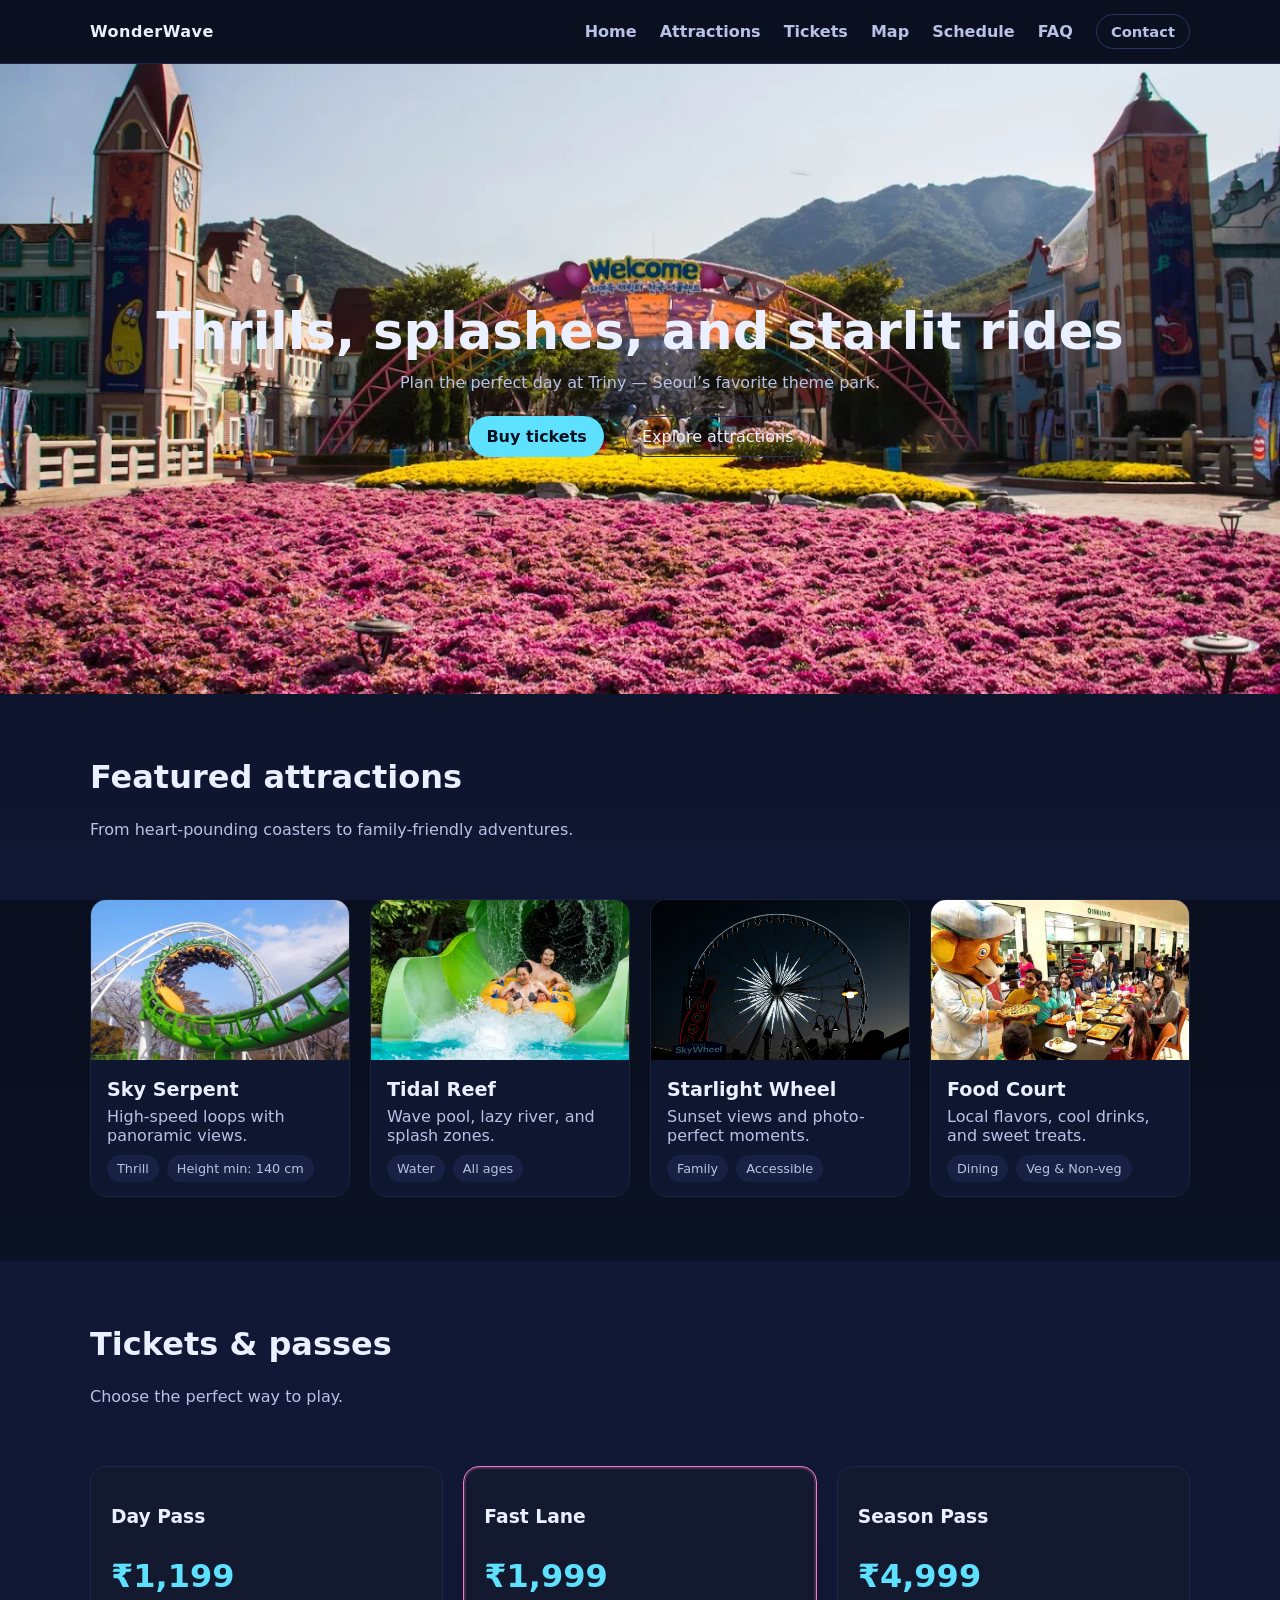
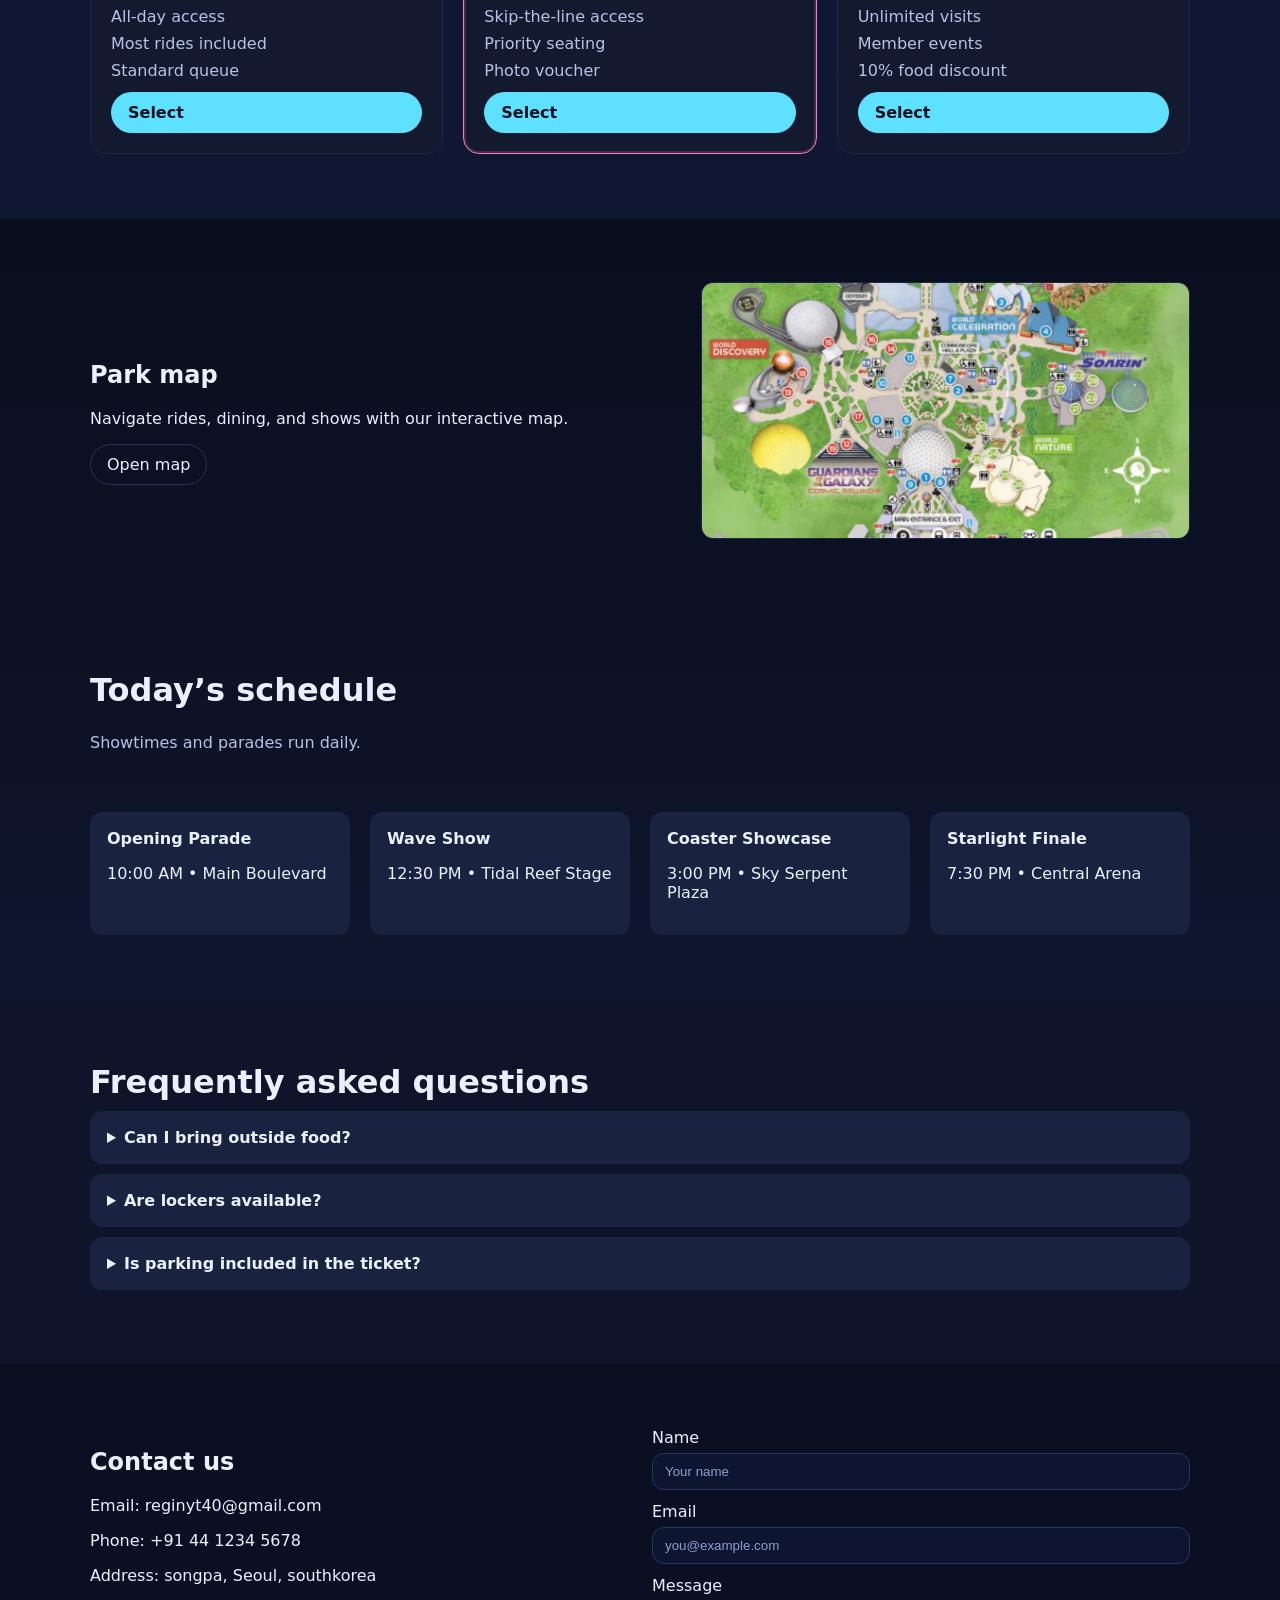
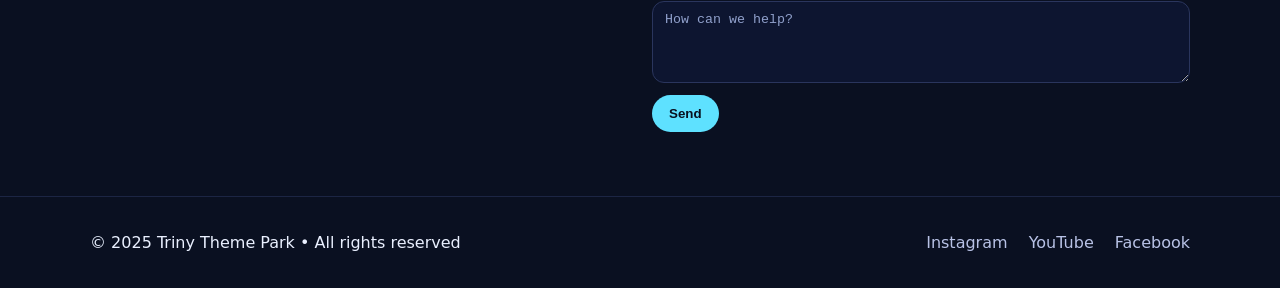
==== index.html @ 04c50217 "Add files via upload" ====
<!DOCTYPE html>
<html lang="en">
<head>
  <meta charset="UTF-8" />
  <meta name="viewport" content="width=device-width, initial-scale=1" />
  <title>Triny Theme Park</title>
  <link rel="stylesheet" href="index.css" />
</head>
<body>
  <!-- Top bar -->
  <header class="site-header">
    <div class="container header-wrap">
      <a href="#" class="logo">WonderWave</a>
      <nav class="nav">
        <a href="#home">Home</a>
        <a href="#attractions">Attractions</a>
        <a href="#tickets">Tickets</a>
        <a href="#map">Map</a>
        <a href="#schedule">Schedule</a>
        <a href="#faq">FAQ</a>
        <a href="#contact" class="btn btn-sm">Contact</a>
      </nav>
    </div>
  </header>

  <!-- Hero -->
  <section id="home" class="hero">
    <div class="hero-overlay"></div>
    <div class="container hero-content">
      <h1>Thrills, splashes, and starlit rides</h1>
      <p>Plan the perfect day at Triny — Seoul’s favorite theme park.</p>
      <div class="hero-actions">
        <a href="#tickets" class="btn btn-primary">Buy tickets</a>
        <a href="#attractions" class="btn btn-outline">Explore attractions</a>
      </div>
    </div>
  </section>

  <!-- Attractions -->
  <section id="attractions" class="section">
    <div class="container">
      <div class="section-head">
        <h2>Featured attractions</h2>
        <p>From heart-pounding coasters to family-friendly adventures.</p>
      </div>

      <div class="grid cards">
        <!-- Card 1 -->
        <article class="card">
          <img src="skyserpent.webp" alt="Sky Serpent coaster" />
          <div class="card-body">
            <h3>Sky Serpent</h3>
            <p>High-speed loops with panoramic views.</p>
            <div class="meta">
              <span class="badge">Thrill</span>
              <span class="badge">Height min: 140 cm</span>
            </div>
          </div>
        </article>

        <!-- Card 2 -->
        <article class="card">
          <img src="Tidalreef.avif" alt="Tidal Reef water zone" />
          <div class="card-body">
            <h3>Tidal Reef</h3>
            <p>Wave pool, lazy river, and splash zones.</p>
            <div class="meta">
              <span class="badge">Water</span>
              <span class="badge">All ages</span>
            </div>
          </div>
        </article>

        <!-- Card 3 -->
        <article class="card">
          <img src="skywheel.jpeg" alt="Starlight Wheel ferris ride" />
          <div class="card-body">
            <h3>Starlight Wheel</h3>
            <p>Sunset views and photo-perfect moments.</p>
            <div class="meta">
              <span class="badge">Family</span>
              <span class="badge">Accessible</span>
            </div>
          </div>
        </article>
        <!-- card 4 -->
      
        <!-- Card 4 -->
        <article class="card">
          <img src="Foodcourt.jpg" alt="Food court" />
          <div class="card-body">
            <h3>Food Court</h3>
            <p>Local flavors, cool drinks, and sweet treats.</p>
            <div class="meta">
              <span class="badge">Dining</span>
              <span class="badge">Veg & Non-veg</span>
            </div>
          </div>
        </article>
      </div>
    </div>
  </section>

  <!-- Tickets / Pricing -->
  <section id="tickets" class="section section-accent">
    <div class="container">
      <div class="section-head">
        <h2>Tickets & passes</h2>
        <p>Choose the perfect way to play.</p>
      </div>

      <div class="grid pricing">
        <div class="price-card">
          <h3>Day Pass</h3>
          <p class="price">₹1,199</p>
          <ul class="features">
            <li>All-day access</li>
            <li>Most rides included</li>
            <li>Standard queue</li>
          </ul>
          <a href="payment.html" class="btn btn-primary">Select</a>
        </div>

        <div class="price-card highlight">
          <h3>Fast Lane</h3>
          <p class="price">₹1,999</p>
          <ul class="features">
            <li>Skip-the-line access</li>
            <li>Priority seating</li>
            <li>Photo voucher</li>
          </ul>
          <a href="payment2.html" class="btn btn-primary">Select</a>
        </div>

        <div class="price-card">
          <h3>Season Pass</h3>
          <p class="price">₹4,999</p>
          <ul class="features">
            <li>Unlimited visits</li>
            <li>Member events</li>
            <li>10% food discount</li>
          </ul>
          <a href="payment3.html" class="btn btn-primary">Select</a>
        </div>
      </div>
    </div>
  </section>

  <!-- Park map CTA -->
  <section id="map" class="section">
    <div class="container map-cta">
      <div class="map-copy">
        <h2>Park map</h2>
        <p>Navigate rides, dining, and shows with our interactive map.</p>
        <a href="map.html" class="btn btn-outline">Open map</a>
      </div>
      <div class="map-preview">
        <img src="Map.png" alt="Park map preview" />
      </div>
    </div>
  </section>

  <!-- Schedule -->
  <section id="schedule" class="section">
    <div class="container">
      <div class="section-head">
        <h2>Today’s schedule</h2>
        <p>Showtimes and parades run daily.</p>
      </div>

      <div class="grid schedule-grid">
        <div class="slot">
          <h4>Opening Parade</h4>
          <p>10:00 AM • Main Boulevard</p>
        </div>
        <div class="slot">
          <h4>Wave Show</h4>
          <p>12:30 PM • Tidal Reef Stage</p>
        </div>
        <div class="slot">
          <h4>Coaster Showcase</h4>
          <p>3:00 PM • Sky Serpent Plaza</p>
        </div>
        <div class="slot">
          <h4>Starlight Finale</h4>
          <p>7:30 PM • Central Arena</p>
        </div>
      </div>
    </div>
  </section>

  <!-- FAQ -->
  <section id="faq" class="section section-soft">
    <div class="container">
      <div class="section-head">
        <h2>Frequently asked questions</h2>
      </div>

      <details class="faq-item">
        <summary>Can I bring outside food?</summary>
        <p>Small snacks and water are allowed. Larger meals must be purchased inside the park.</p>
      </details>

      <details class="faq-item">
        <summary>Are lockers available?</summary>
        <p>Yes, paid lockers are available near the entrance and water zone.</p>
      </details>

      <details class="faq-item">
        <summary>Is parking included in the ticket?</summary>
        <p>Parking is charged separately. Season Pass holders get free parking.</p>
      </details>
    </div>
  </section>

  <!-- Contact -->
  <section id="contact" class="section section-dark">
    <div class="container contact">
      <div>
        <h2>Contact us</h2>
        <p>Email: reginyt40@gmail.com</p>
        <p>Phone: +91 44 1234 5678</p>
        <p>Address: songpa, Seoul, southkorea</p>
      </div>
      <form class="contact-form">
        <label>
          <span>Name</span>
          <input type="text" placeholder="Your name" required />
        </label>
        <label>
          <span>Email</span>
          <input type="email" placeholder="you@example.com" required />
        </label>
        <label>
          <span>Message</span>
          <textarea rows="4" placeholder="How can we help?" required></textarea>
        </label>
        <button class="btn btn-primary" type="submit">Send</button>
      </form>
    </div>
  </section>

  <!-- Footer -->
  <footer class="site-footer">
    <div class="container footer-wrap">
      <p>© 2025 Triny Theme Park • All rights reserved</p>
      <div class="socials">
        <a href="#">Instagram</a>
        <a href="#">YouTube</a>
        <a href="#">Facebook</a>
      </div>
    </div>
  </footer>
</body>
</html>
---- index.css ----
*{
  --bg: #0c1222;
  --text: #eaf0ff;
  --muted: #b8c2e6;
  --primary: #5ee1ff;
  --primary-dark: #2bb7d6;
  --accent: #ff7ac6;
  --surface: #131a2f;
  --soft: #19223f;
  --card: #0f1630;
  --success: #40e0a8;
}

* { box-sizing: border-box; }
html, body { height: 100%; }
body {
  margin: 0;
  font-family: system-ui, -apple-system, Segoe UI, Roboto, "Helvetica Neue", Arial, "Noto Sans", "Apple Color Emoji", "Segoe UI Emoji";
  color: var(--text);
  background: linear-gradient(180deg, #090f1e 0%, #0c1326 60%, #0f1733 100%);
}

/* Layout helpers */
.container { width: min(1100px, 92%); margin: 0 auto; }
.section { padding: 64px 0; }
.section-head h2 { margin: 0 0 8px; font-size: 2rem; }
.section-head p { margin:24px 0 60px; color: var(--muted); }

.site-header {
  position: sticky; top: 0; z-index: 50;
  background: rgba(12, 18, 34, 0.75); backdrop-filter: blur(8px);
  border-bottom: 1px solid #1c2544;
}
.header-wrap { display: flex; align-items: center; justify-content: space-between; padding: 14px 0; }
.logo { font-weight: 800; letter-spacing: 0.5px; color: var(--text); text-decoration: none; }
.nav a { color: var(--muted); text-decoration: none; margin-left: 18px; font-weight: 600; }
.nav a:hover { color: var(--text); }
.btn { display: inline-block; padding: 10px 16px; border-radius: 999px; border: 1px solid #2a355d; color: var(--text); text-decoration: none; }
.btn-sm { padding: 8px 14px; font-size: 0.92rem; }
.btn-primary { background: var(--primary); color: #08101f; border-color: transparent; font-weight: 700; }
.btn-primary:hover { background: var(--primary-dark); }
.btn-outline { background: transparent; }
.btn-outline:hover { border-color: var(--primary); color: var(--text); }

/* Hero */
.hero {
  position: relative; min-height: 70vh; display: grid; place-items: center;
  background: url('homeimage.webp') center/cover no-repeat;
}
.hero-overlay {
  position: absolute; inset: 0;
  background: radial-gradient(1200px 500px at 50% 20%, rgba(94,225,255,0.25)),
              linear-gradient(180deg, rgba(12,18,34,0.6), rgba(12,18,34,0.9), transparent 84%);
}
.hero-content { position: relative; text-align: center; padding: 64px 0; }
.hero h1 { margin: 0 0 12px; font-size: clamp(2rem, 4vw, 3.2rem); }
.hero p { margin: 0 0 24px; color: var(--muted); }
.hero-actions .btn { margin: 0 8px; }

/* Cards */
.grid { display: grid; gap: 20px; }
.cards {
  grid-template-columns: repeat(auto-fit, minmax(240px, 1fr));
}
.card {
  background: var(--card);
  border: 1px solid #1b2342;
  border-radius: 16px;
  overflow: hidden;
  transform: translateZ(0);
  transition: transform 220ms ease, box-shadow 220ms ease, border-color 220ms ease;
}
.card img { width: 100%; height: 160px; object-fit: cover; }
.card-body { padding: 14px 16px; }
.card h3 { margin: 0 0 6px; font-size: 1.2rem; }
.card p { margin: 0 0 10px; color: var(--muted); }
.meta { display: flex; gap: 8px; flex-wrap: wrap; }
.badge { padding: 6px 10px; border-radius: 999px; background: #182143; color: var(--muted); font-size: 0.8rem; }
.card:hover {
  transform: translateY(-4px);
  box-shadow: 0 12px 32px rgba(0,0,0,0.35);
  border-color: var(--primary);
}

/* Pricing */
.section-accent { background: linear-gradient(180deg, #111836, #0f1733); }
.pricing { grid-template-columns: repeat(auto-fit, minmax(240px, 1fr)); align-items: stretch; }
.price-card {
  background: var(--surface);
  border: 1px solid #1d274a;
  border-radius: 16px;
  padding: 20px;
  display: flex; flex-direction: column; gap: 12px;
}
.price-card .price { font-size: 2rem; margin: 0; color: var(--primary); font-weight: 800; }
.price-card ul { list-style: none; padding: 0; margin: 0; display: grid; gap: 8px; color: var(--muted); }
.price-card.highlight { border-color: var(--accent); box-shadow: 0 0 0 2px rgba(255,122,198,0.2) inset; }
.price-card:hover{box-shadow: 0 0 10px silver ;}

/* Map CTA */
.map-cta { display: grid; grid-template-columns: 1.2fr 1fr; gap: 24px; align-items: center; }
.map-preview img { width: 100%; border-radius: 12px; border: 1px solid #1d274a; }

/* Schedule */
.schedule-grid { grid-template-columns: repeat(auto-fit, minmax(220px, 1fr)); }
.slot {
  background: var(--soft);
  border: 1px solid #1b2341;
  border-radius: 12px;
  padding: 16px;
}
.slot h4 { margin: 0 0 6px; }

/* FAQ */
.section-soft { background: #0e1429; }
.faq-item {
  background: var(--soft);
  border: 1px solid #1b2341;
  border-radius: 12px;
  padding: 16px;
  margin: 10px 0;
}
.faq-item summary { cursor: pointer; font-weight: 700; }

/* Contact */
.section-dark { background: #0a1021; }
.contact { display: grid; grid-template-columns: 1fr 1fr; gap: 24px; }
.contact-form label { display: grid; gap: 6px; margin-bottom: 12px; }
.contact-form input, .contact-form textarea {
  width: 100%; padding: 10px 12px; border-radius: 12px;
  border: 1px solid #2a355d; background: #0d1530; color: var(--text);
}
.contact-form input::placeholder, .contact-form textarea::placeholder { color: #90a0cb; }

/* Footer */
.site-footer { border-top: 1px solid #1c2544; padding: 20px 0; background: #0a1021; }
.footer-wrap { display: flex; align-items: center; justify-content: space-between; }
.socials a { color: var(--muted); text-decoration: none; margin-left: 16px; }
.socials a:hover { color: var(--text); }

/* Responsive */
@media (max-width: 900px) {
  .map-cta { grid-template-columns: 1fr; }
  .contact { grid-template-columns: 1fr; }
  .nav { display: none; }
}
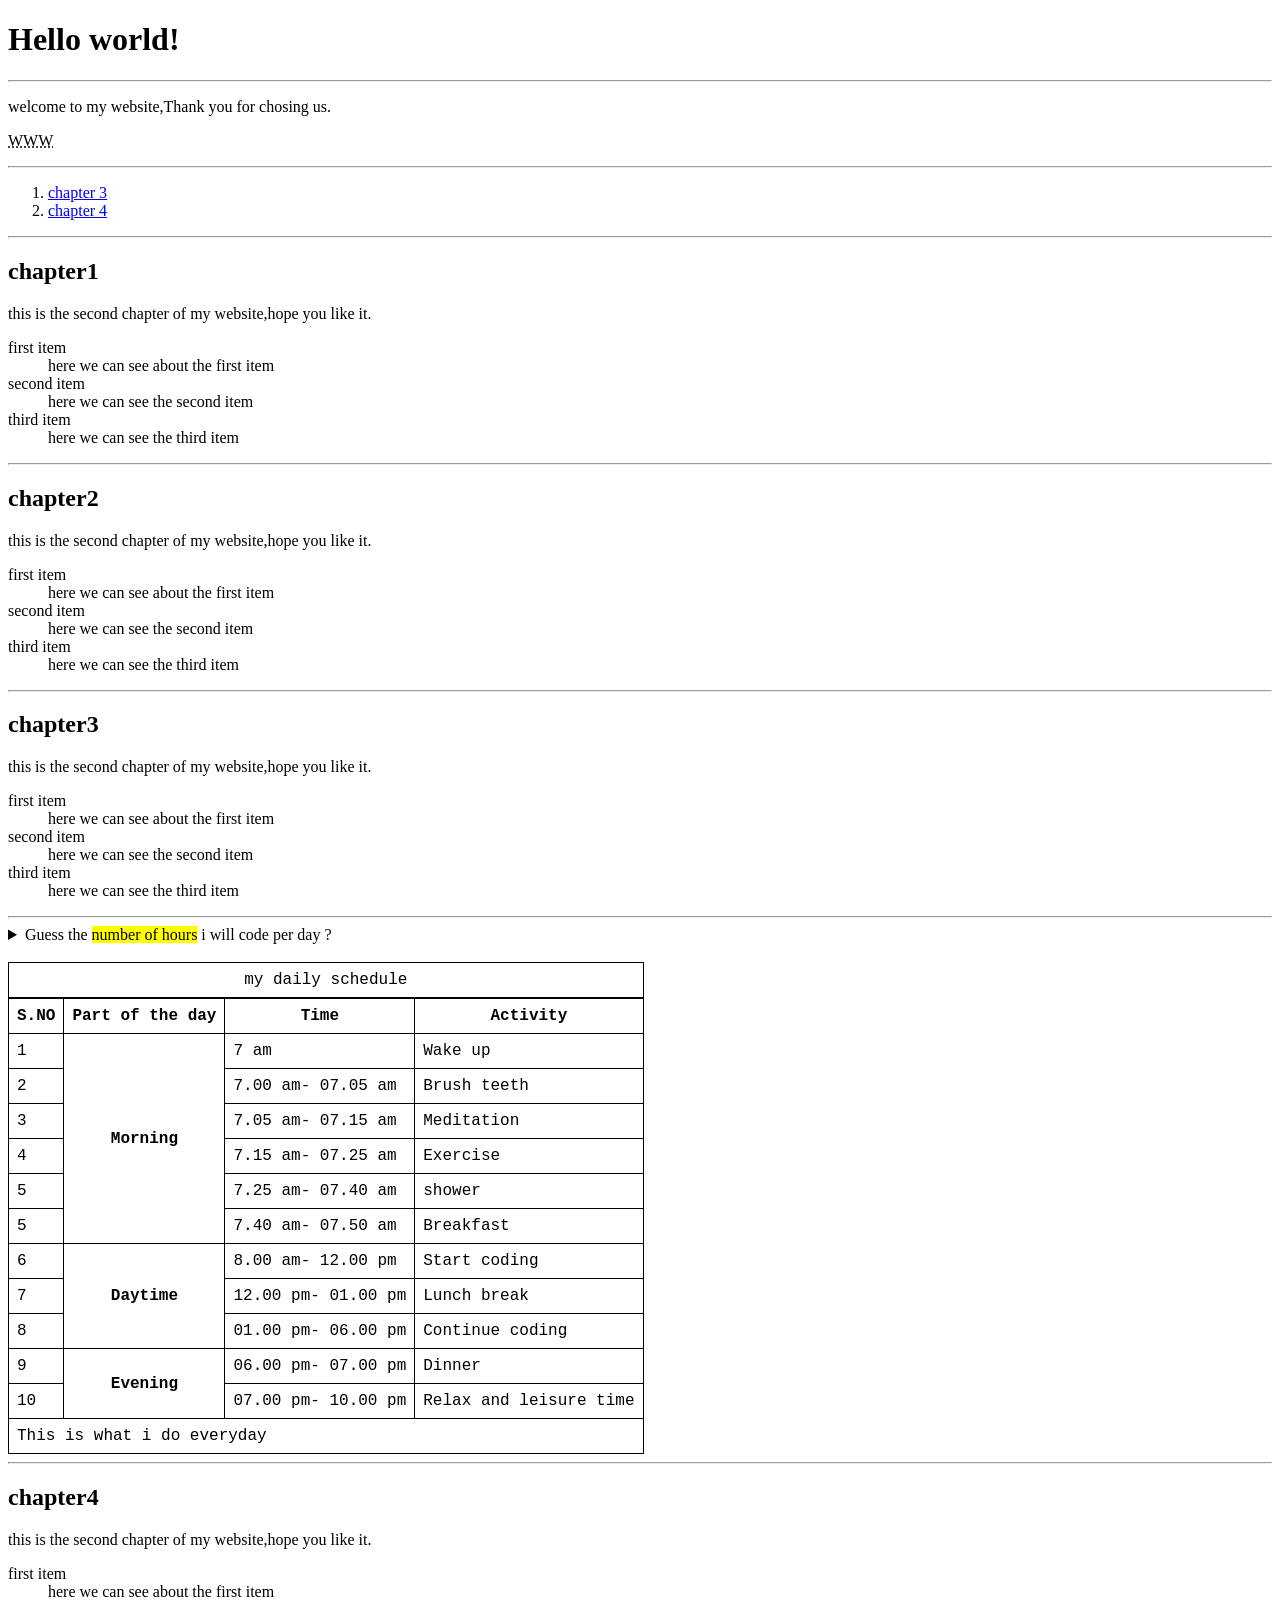
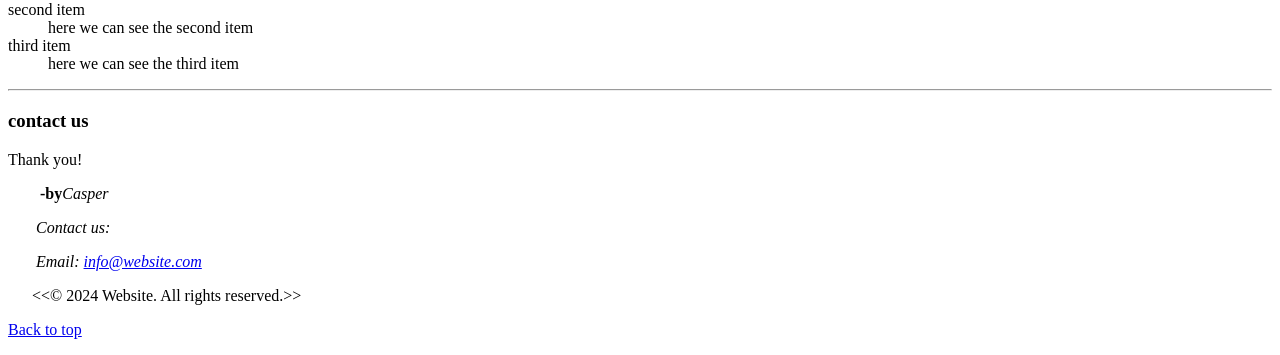
==== commit 09d9403e: "Add files via upload" ====
--- a/index.html
+++ b/index.html
@@ -1,255 +1,183 @@
 <!DOCTYPE html>
-<html lang="en">
-<head>
-  <meta charset="UTF-8" />
-  <meta name="viewport" content="width=device-width, initial-scale=1" />
-  <title>Triny Theme Park</title>
-  <link rel="stylesheet" href="index.css" />
-</head>
-<body>
-  <!-- Top bar -->
-  <header class="site-header">
-    <div class="container header-wrap">
-      <a href="#" class="logo">WonderWave</a>
-      <nav class="nav">
-        <a href="#home">Home</a>
-        <a href="#attractions">Attractions</a>
-        <a href="#tickets">Tickets</a>
-        <a href="#map">Map</a>
-        <a href="#schedule">Schedule</a>
-        <a href="#faq">FAQ</a>
-        <a href="#contact" class="btn btn-sm">Contact</a>
-      </nav>
-    </div>
-  </header>
-
-  <!-- Hero -->
-  <section id="home" class="hero">
-    <div class="hero-overlay"></div>
-    <div class="container hero-content">
-      <h1>Thrills, splashes, and starlit rides</h1>
-      <p>Plan the perfect day at Triny — Seoul’s favorite theme park.</p>
-      <div class="hero-actions">
-        <a href="#tickets" class="btn btn-primary">Buy tickets</a>
-        <a href="#attractions" class="btn btn-outline">Explore attractions</a>
-      </div>
-    </div>
-  </section>
-
-  <!-- Attractions -->
-  <section id="attractions" class="section">
-    <div class="container">
-      <div class="section-head">
-        <h2>Featured attractions</h2>
-        <p>From heart-pounding coasters to family-friendly adventures.</p>
-      </div>
-
-      <div class="grid cards">
-        <!-- Card 1 -->
-        <article class="card">
-          <img src="skyserpent.webp" alt="Sky Serpent coaster" />
-          <div class="card-body">
-            <h3>Sky Serpent</h3>
-            <p>High-speed loops with panoramic views.</p>
-            <div class="meta">
-              <span class="badge">Thrill</span>
-              <span class="badge">Height min: 140 cm</span>
-            </div>
-          </div>
-        </article>
-
-        <!-- Card 2 -->
-        <article class="card">
-          <img src="Tidalreef.avif" alt="Tidal Reef water zone" />
-          <div class="card-body">
-            <h3>Tidal Reef</h3>
-            <p>Wave pool, lazy river, and splash zones.</p>
-            <div class="meta">
-              <span class="badge">Water</span>
-              <span class="badge">All ages</span>
-            </div>
-          </div>
-        </article>
-
-        <!-- Card 3 -->
-        <article class="card">
-          <img src="skywheel.jpeg" alt="Starlight Wheel ferris ride" />
-          <div class="card-body">
-            <h3>Starlight Wheel</h3>
-            <p>Sunset views and photo-perfect moments.</p>
-            <div class="meta">
-              <span class="badge">Family</span>
-              <span class="badge">Accessible</span>
-            </div>
-          </div>
-        </article>
-        <!-- card 4 -->
-      
-        <!-- Card 4 -->
-        <article class="card">
-          <img src="Foodcourt.jpg" alt="Food court" />
-          <div class="card-body">
-            <h3>Food Court</h3>
-            <p>Local flavors, cool drinks, and sweet treats.</p>
-            <div class="meta">
-              <span class="badge">Dining</span>
-              <span class="badge">Veg & Non-veg</span>
-            </div>
-          </div>
-        </article>
-      </div>
-    </div>
-  </section>
-
-  <!-- Tickets / Pricing -->
-  <section id="tickets" class="section section-accent">
-    <div class="container">
-      <div class="section-head">
-        <h2>Tickets & passes</h2>
-        <p>Choose the perfect way to play.</p>
-      </div>
-
-      <div class="grid pricing">
-        <div class="price-card">
-          <h3>Day Pass</h3>
-          <p class="price">₹1,199</p>
-          <ul class="features">
-            <li>All-day access</li>
-            <li>Most rides included</li>
-            <li>Standard queue</li>
-          </ul>
-          <a href="payment.html" class="btn btn-primary">Select</a>
-        </div>
-
-        <div class="price-card highlight">
-          <h3>Fast Lane</h3>
-          <p class="price">₹1,999</p>
-          <ul class="features">
-            <li>Skip-the-line access</li>
-            <li>Priority seating</li>
-            <li>Photo voucher</li>
-          </ul>
-          <a href="payment2.html" class="btn btn-primary">Select</a>
-        </div>
-
-        <div class="price-card">
-          <h3>Season Pass</h3>
-          <p class="price">₹4,999</p>
-          <ul class="features">
-            <li>Unlimited visits</li>
-            <li>Member events</li>
-            <li>10% food discount</li>
-          </ul>
-          <a href="payment3.html" class="btn btn-primary">Select</a>
-        </div>
-      </div>
-    </div>
-  </section>
-
-  <!-- Park map CTA -->
-  <section id="map" class="section">
-    <div class="container map-cta">
-      <div class="map-copy">
-        <h2>Park map</h2>
-        <p>Navigate rides, dining, and shows with our interactive map.</p>
-        <a href="map.html" class="btn btn-outline">Open map</a>
-      </div>
-      <div class="map-preview">
-        <img src="Map.png" alt="Park map preview" />
-      </div>
-    </div>
-  </section>
-
-  <!-- Schedule -->
-  <section id="schedule" class="section">
-    <div class="container">
-      <div class="section-head">
-        <h2>Today’s schedule</h2>
-        <p>Showtimes and parades run daily.</p>
-      </div>
-
-      <div class="grid schedule-grid">
-        <div class="slot">
-          <h4>Opening Parade</h4>
-          <p>10:00 AM • Main Boulevard</p>
-        </div>
-        <div class="slot">
-          <h4>Wave Show</h4>
-          <p>12:30 PM • Tidal Reef Stage</p>
-        </div>
-        <div class="slot">
-          <h4>Coaster Showcase</h4>
-          <p>3:00 PM • Sky Serpent Plaza</p>
-        </div>
-        <div class="slot">
-          <h4>Starlight Finale</h4>
-          <p>7:30 PM • Central Arena</p>
-        </div>
-      </div>
-    </div>
-  </section>
-
-  <!-- FAQ -->
-  <section id="faq" class="section section-soft">
-    <div class="container">
-      <div class="section-head">
-        <h2>Frequently asked questions</h2>
-      </div>
-
-      <details class="faq-item">
-        <summary>Can I bring outside food?</summary>
-        <p>Small snacks and water are allowed. Larger meals must be purchased inside the park.</p>
-      </details>
-
-      <details class="faq-item">
-        <summary>Are lockers available?</summary>
-        <p>Yes, paid lockers are available near the entrance and water zone.</p>
-      </details>
-
-      <details class="faq-item">
-        <summary>Is parking included in the ticket?</summary>
-        <p>Parking is charged separately. Season Pass holders get free parking.</p>
-      </details>
-    </div>
-  </section>
-
-  <!-- Contact -->
-  <section id="contact" class="section section-dark">
-    <div class="container contact">
-      <div>
-        <h2>Contact us</h2>
-        <p>Email: reginyt40@gmail.com</p>
-        <p>Phone: +91 44 1234 5678</p>
-        <p>Address: songpa, Seoul, southkorea</p>
-      </div>
-      <form class="contact-form">
-        <label>
-          <span>Name</span>
-          <input type="text" placeholder="Your name" required />
-        </label>
-        <label>
-          <span>Email</span>
-          <input type="email" placeholder="you@example.com" required />
-        </label>
-        <label>
-          <span>Message</span>
-          <textarea rows="4" placeholder="How can we help?" required></textarea>
-        </label>
-        <button class="btn btn-primary" type="submit">Send</button>
-      </form>
-    </div>
-  </section>
-
-  <!-- Footer -->
-  <footer class="site-footer">
-    <div class="container footer-wrap">
-      <p>© 2025 Triny Theme Park • All rights reserved</p>
-      <div class="socials">
-        <a href="#">Instagram</a>
-        <a href="#">YouTube</a>
-        <a href="#">Facebook</a>
-      </div>
-    </div>
-  </footer>
-</body>
+<html lang="en-US">
+    <head>
+        <meta charset="UTF-8">
+        <meta name="viewport" content="width=device-width, initial-scale=1.0">
+        <title>Website</title>
+        <link rel="stylesheet" href="index.css">
+    </head>
+    <body>
+        <header>
+          <h1>Hello world!</h1>
+          <hr>
+          <p>welcome to my website,Thank you for chosing us.</p>
+          <p><abbr title="world wide web">WWW</abbr> </p>
+          <hr>
+          <ol>
+            <li><a href="#chapter3">chapter 3</a></li>
+            <li><a href="#chapter4">chapter 4</a></li>
+          </ol>
+          <hr>
+        </header>
+        <main>
+            <article id="c1">
+               <section id="chapter1">
+                  <h2>chapter1</h2>
+                  <p>this is the second chapter of my website,hope you like it.</p>
+                        <dl>
+                              <dt>first item</dt>
+                              <dd>here we can see about the first item</dd>
+                              <dt>second item</dt>
+                              <dd>here we can see the second item</dd>
+                              <dt>third item</dt>
+                              <dd>here we can see the third item</dd>
+                        </dl>
+              </section>
+            </article>  
+                  <hr>
+            <article id="c2">  
+               <section>
+                   <h2>chapter2</h2>
+                   <p>this is the second chapter of my website,hope you like it.</p>
+                       <dl>
+                            <dt>first item</dt>
+                            <dd>here we can see about the first item</dd>
+                            <dt>second item</dt>
+                            <dd>here we can see the second item</dd>
+                            <dt>third item</dt>
+                            <dd>here we can see the third item</dd>
+                      </dl>
+              </section>
+            </article>   
+               <hr>
+            <article id="c3">     
+              <section id="chapter3">
+                  <h2>chapter3</h2>
+                  <p>this is the second chapter of my website,hope you like it.</p>
+                       <dl>
+                           <dt>first item</dt>
+                           <dd>here we can see about the first item</dd>
+                           <dt>second item</dt>
+                           <dd>here we can see the second item</dd>
+                           <dt>third item</dt>
+                           <dd>here we can see the third item</dd>
+                       </dl>
+              </section>
+            </article>   
+               <hr>
+            <article id="c4">     
+               <section>
+                     <aside>
+                           <details>
+                               <summary>Guess the <mark>number of hours</mark> i will code per day ?</summary>
+                                <p> the number of hours i will code per day is  8 hours. from morning <time datetime="10:00">10 am</time>  to evening <time datetime="18:00">6 pm</time> inbetween i take small breaks.</p>
+                            </details>
+                      </aside>
+                      <br>
+                      <table>
+                            <caption>my daily schedule</caption>
+                            <thead>
+                                <tr>
+                                    <th>S.NO</th>
+                                    <th>Part of the day</th>
+                                    <th>Time</th>
+                                    <th>Activity</th>
+                                </tr>
+                            </thead>
+                            <tbody>
+                                <tr>
+                                    <td>1</td>
+                                    <th rowspan="6">Morning</th>
+                                    <td> <time datetime="07:00">7 am</time></td>
+                                    <td>Wake up </td>
+                                </tr>
+                                <tr>
+                                    <td>2</td>
+                                    <td> <time datetime="07:00">7.00 am</time><time datetime="07:05">-   07.05 am</time></td>
+                                    <td>Brush teeth</td>
+                                </tr>
+                                <tr>
+                                    <td>3</td>
+                                    <td> <time datetime="07:05">7.05 am</time><time datetime="07:15">-   07.15 am</time></td>
+                                    <td>Meditation</td>
+                                </tr>
+                                <tr>
+                                    <td>4</td>
+                                    <td> <time datetime="07:15">7.15 am</time><time datetime="07:25">-   07.25 am</time></td>
+                                    <td>Exercise</td>
+                                </tr>
+                                <tr>
+                                    <td>5</td>
+                                    <td> <time datetime="07:25">7.25 am</time><time datetime="07:40">-   07.40 am</time></td>
+                                    <td>shower</td>
+                                <tr>
+                                    <td>5</td>
+                                    <td> <time datetime="07:25">7.40 am</time><time datetime="07:50">-   07.50 am</time></td>
+                                    <td>Breakfast</td>
+                                </tr>
+                                <tr>
+                                    <td>6</td>
+                                    <th rowspan="3">Daytime</th>
+                                    <td> <time datetime="08:00">8.00 am</time><time datetime="12:00">-   12.00 pm</time></td>
+                                    <td>Start coding</td>
+                                </tr>
+                                <tr>
+                                        <td>7</td>
+                                        <td> <time datetime="12:00">12.00 pm</time><time datetime="13:00">-   01.00 pm</time></td>
+                                        <td>Lunch break</td>
+                                </tr>
+                                <tr>
+                                        <td>8</td>
+                                        <td> <time datetime="13:00">  01.00 pm</time><time datetime="18:00">-   06.00 pm</time></td>
+                                        <td>Continue coding</td>
+                                </tr>
+                                <tr>
+                                        <td>9</td>
+                                        <th rowspan="2">Evening</th>
+                                        <td> <time datetime="18:00">  06.00 pm</time><time datetime="19:00">-   07.00 pm</time></td>
+                                        <td>Dinner</td>
+                                </tr>
+                                <tr>
+                                        <td>10</td>
+                                        <td> <time datetime="19:00">  07.00 pm</time><time datetime="22:00">-   10.00 pm</time></td>
+                                        <td>Relax and leisure time</td>
+                                </tr>
+                            </tbody>
+                            <tfoot>
+                                <tr>
+                                    <td colSpan="4">This is what i do everyday</td>
+                                </tr>
+                            </tfoot>
+                      </table>
+               </section>
+            </article>   
+               <hr>
+            <article id="c5">     
+              <section  id="chapter4">
+                  <h2>chapter4</h2>
+                  <p>this is the second chapter of my website,hope you like it.</p>
+                       <dl>
+                           <dt>first item</dt>
+                           <dd>here we can see about the first item</dd>
+                           <dt>second item</dt>
+                           <dd>here we can see the second item</dd>
+                           <dt>third item</dt>
+                           <dd>here we can see the third item</dd>
+                      </dl>
+               </section>
+          </article>
+            <hr> 
+        </main>
+        <footer>
+           <h3>contact us</h3>   
+           <p>Thank you!</p>
+           <p> &nbsp;&nbsp;&nbsp; &nbsp;&nbsp;&nbsp; <strong>-by</strong><em>Casper</em></p>
+           <address>
+              <p>&nbsp;&nbsp;&nbsp; &nbsp;&nbsp;&nbsp;Contact us:</p>
+              <p>&nbsp;&nbsp;&nbsp; &nbsp;&nbsp;&nbsp;Email: <a href="mailto:info@website.com">info@website.com</a></p>
+           </address>
+              &nbsp;&nbsp;&nbsp; &nbsp; &lt;&lt;&copy; 2024 Website. All rights reserved.&gt;&gt;
+              <p><a href="#">Back to top</a></p>
+       </footer>
+    </body>
 </html>
--- a/index.css
+++ b/index.css
@@ -1,146 +1,10 @@
-*{
-  --bg: #0c1222;
-  --text: #eaf0ff;
-  --muted: #b8c2e6;
-  --primary: #5ee1ff;
-  --primary-dark: #2bb7d6;
-  --accent: #ff7ac6;
-  --surface: #131a2f;
-  --soft: #19223f;
-  --card: #0f1630;
-  --success: #40e0a8;
+body{
+    background-color: rgb(255, 255, 255);
+    color: rgb(0, 0, 0);
 }
-
-* { box-sizing: border-box; }
-html, body { height: 100%; }
-body {
-  margin: 0;
-  font-family: system-ui, -apple-system, Segoe UI, Roboto, "Helvetica Neue", Arial, "Noto Sans", "Apple Color Emoji", "Segoe UI Emoji";
-  color: var(--text);
-  background: linear-gradient(180deg, #090f1e 0%, #0c1326 60%, #0f1733 100%);
-}
-
-/* Layout helpers */
-.container { width: min(1100px, 92%); margin: 0 auto; }
-.section { padding: 64px 0; }
-.section-head h2 { margin: 0 0 8px; font-size: 2rem; }
-.section-head p { margin:24px 0 60px; color: var(--muted); }
-
-.site-header {
-  position: sticky; top: 0; z-index: 50;
-  background: rgba(12, 18, 34, 0.75); backdrop-filter: blur(8px);
-  border-bottom: 1px solid #1c2544;
-}
-.header-wrap { display: flex; align-items: center; justify-content: space-between; padding: 14px 0; }
-.logo { font-weight: 800; letter-spacing: 0.5px; color: var(--text); text-decoration: none; }
-.nav a { color: var(--muted); text-decoration: none; margin-left: 18px; font-weight: 600; }
-.nav a:hover { color: var(--text); }
-.btn { display: inline-block; padding: 10px 16px; border-radius: 999px; border: 1px solid #2a355d; color: var(--text); text-decoration: none; }
-.btn-sm { padding: 8px 14px; font-size: 0.92rem; }
-.btn-primary { background: var(--primary); color: #08101f; border-color: transparent; font-weight: 700; }
-.btn-primary:hover { background: var(--primary-dark); }
-.btn-outline { background: transparent; }
-.btn-outline:hover { border-color: var(--primary); color: var(--text); }
-
-/* Hero */
-.hero {
-  position: relative; min-height: 70vh; display: grid; place-items: center;
-  background: url('homeimage.webp') center/cover no-repeat;
-}
-.hero-overlay {
-  position: absolute; inset: 0;
-  background: radial-gradient(1200px 500px at 50% 20%, rgba(94,225,255,0.25)),
-              linear-gradient(180deg, rgba(12,18,34,0.6), rgba(12,18,34,0.9), transparent 84%);
-}
-.hero-content { position: relative; text-align: center; padding: 64px 0; }
-.hero h1 { margin: 0 0 12px; font-size: clamp(2rem, 4vw, 3.2rem); }
-.hero p { margin: 0 0 24px; color: var(--muted); }
-.hero-actions .btn { margin: 0 8px; }
-
-/* Cards */
-.grid { display: grid; gap: 20px; }
-.cards {
-  grid-template-columns: repeat(auto-fit, minmax(240px, 1fr));
-}
-.card {
-  background: var(--card);
-  border: 1px solid #1b2342;
-  border-radius: 16px;
-  overflow: hidden;
-  transform: translateZ(0);
-  transition: transform 220ms ease, box-shadow 220ms ease, border-color 220ms ease;
-}
-.card img { width: 100%; height: 160px; object-fit: cover; }
-.card-body { padding: 14px 16px; }
-.card h3 { margin: 0 0 6px; font-size: 1.2rem; }
-.card p { margin: 0 0 10px; color: var(--muted); }
-.meta { display: flex; gap: 8px; flex-wrap: wrap; }
-.badge { padding: 6px 10px; border-radius: 999px; background: #182143; color: var(--muted); font-size: 0.8rem; }
-.card:hover {
-  transform: translateY(-4px);
-  box-shadow: 0 12px 32px rgba(0,0,0,0.35);
-  border-color: var(--primary);
-}
-
-/* Pricing */
-.section-accent { background: linear-gradient(180deg, #111836, #0f1733); }
-.pricing { grid-template-columns: repeat(auto-fit, minmax(240px, 1fr)); align-items: stretch; }
-.price-card {
-  background: var(--surface);
-  border: 1px solid #1d274a;
-  border-radius: 16px;
-  padding: 20px;
-  display: flex; flex-direction: column; gap: 12px;
-}
-.price-card .price { font-size: 2rem; margin: 0; color: var(--primary); font-weight: 800; }
-.price-card ul { list-style: none; padding: 0; margin: 0; display: grid; gap: 8px; color: var(--muted); }
-.price-card.highlight { border-color: var(--accent); box-shadow: 0 0 0 2px rgba(255,122,198,0.2) inset; }
-.price-card:hover{box-shadow: 0 0 10px silver ;}
-
-/* Map CTA */
-.map-cta { display: grid; grid-template-columns: 1.2fr 1fr; gap: 24px; align-items: center; }
-.map-preview img { width: 100%; border-radius: 12px; border: 1px solid #1d274a; }
-
-/* Schedule */
-.schedule-grid { grid-template-columns: repeat(auto-fit, minmax(220px, 1fr)); }
-.slot {
-  background: var(--soft);
-  border: 1px solid #1b2341;
-  border-radius: 12px;
-  padding: 16px;
-}
-.slot h4 { margin: 0 0 6px; }
-
-/* FAQ */
-.section-soft { background: #0e1429; }
-.faq-item {
-  background: var(--soft);
-  border: 1px solid #1b2341;
-  border-radius: 12px;
-  padding: 16px;
-  margin: 10px 0;
-}
-.faq-item summary { cursor: pointer; font-weight: 700; }
-
-/* Contact */
-.section-dark { background: #0a1021; }
-.contact { display: grid; grid-template-columns: 1fr 1fr; gap: 24px; }
-.contact-form label { display: grid; gap: 6px; margin-bottom: 12px; }
-.contact-form input, .contact-form textarea {
-  width: 100%; padding: 10px 12px; border-radius: 12px;
-  border: 1px solid #2a355d; background: #0d1530; color: var(--text);
-}
-.contact-form input::placeholder, .contact-form textarea::placeholder { color: #90a0cb; }
-
-/* Footer */
-.site-footer { border-top: 1px solid #1c2544; padding: 20px 0; background: #0a1021; }
-.footer-wrap { display: flex; align-items: center; justify-content: space-between; }
-.socials a { color: var(--muted); text-decoration: none; margin-left: 16px; }
-.socials a:hover { color: var(--text); }
-
-/* Responsive */
-@media (max-width: 900px) {
-  .map-cta { grid-template-columns: 1fr; }
-  .contact { grid-template-columns: 1fr; }
-  .nav { display: none; }
+table,th,td,tr,caption{
+    border: 1px solid black;
+    border-collapse: collapse;
+    font-family: 'Courier New', Courier, monospace;
+    padding: 0.5rem;
 }
